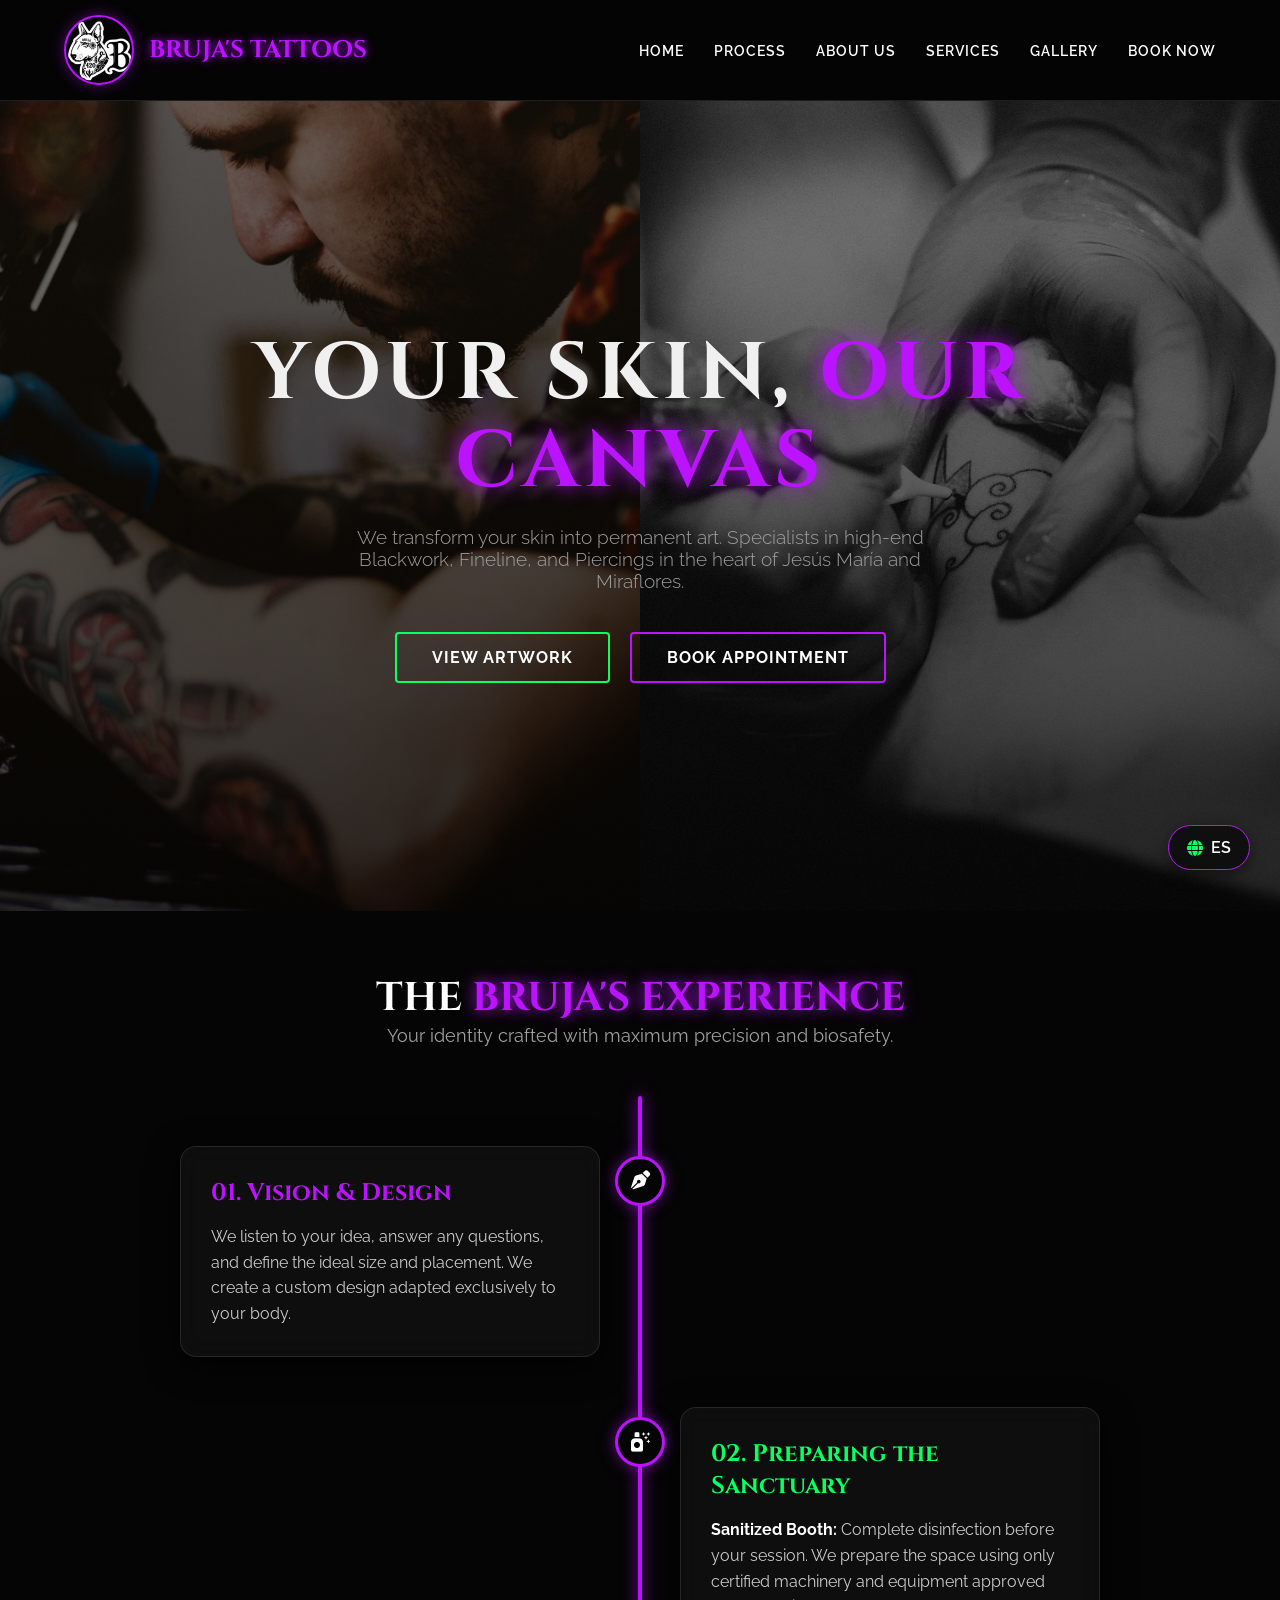
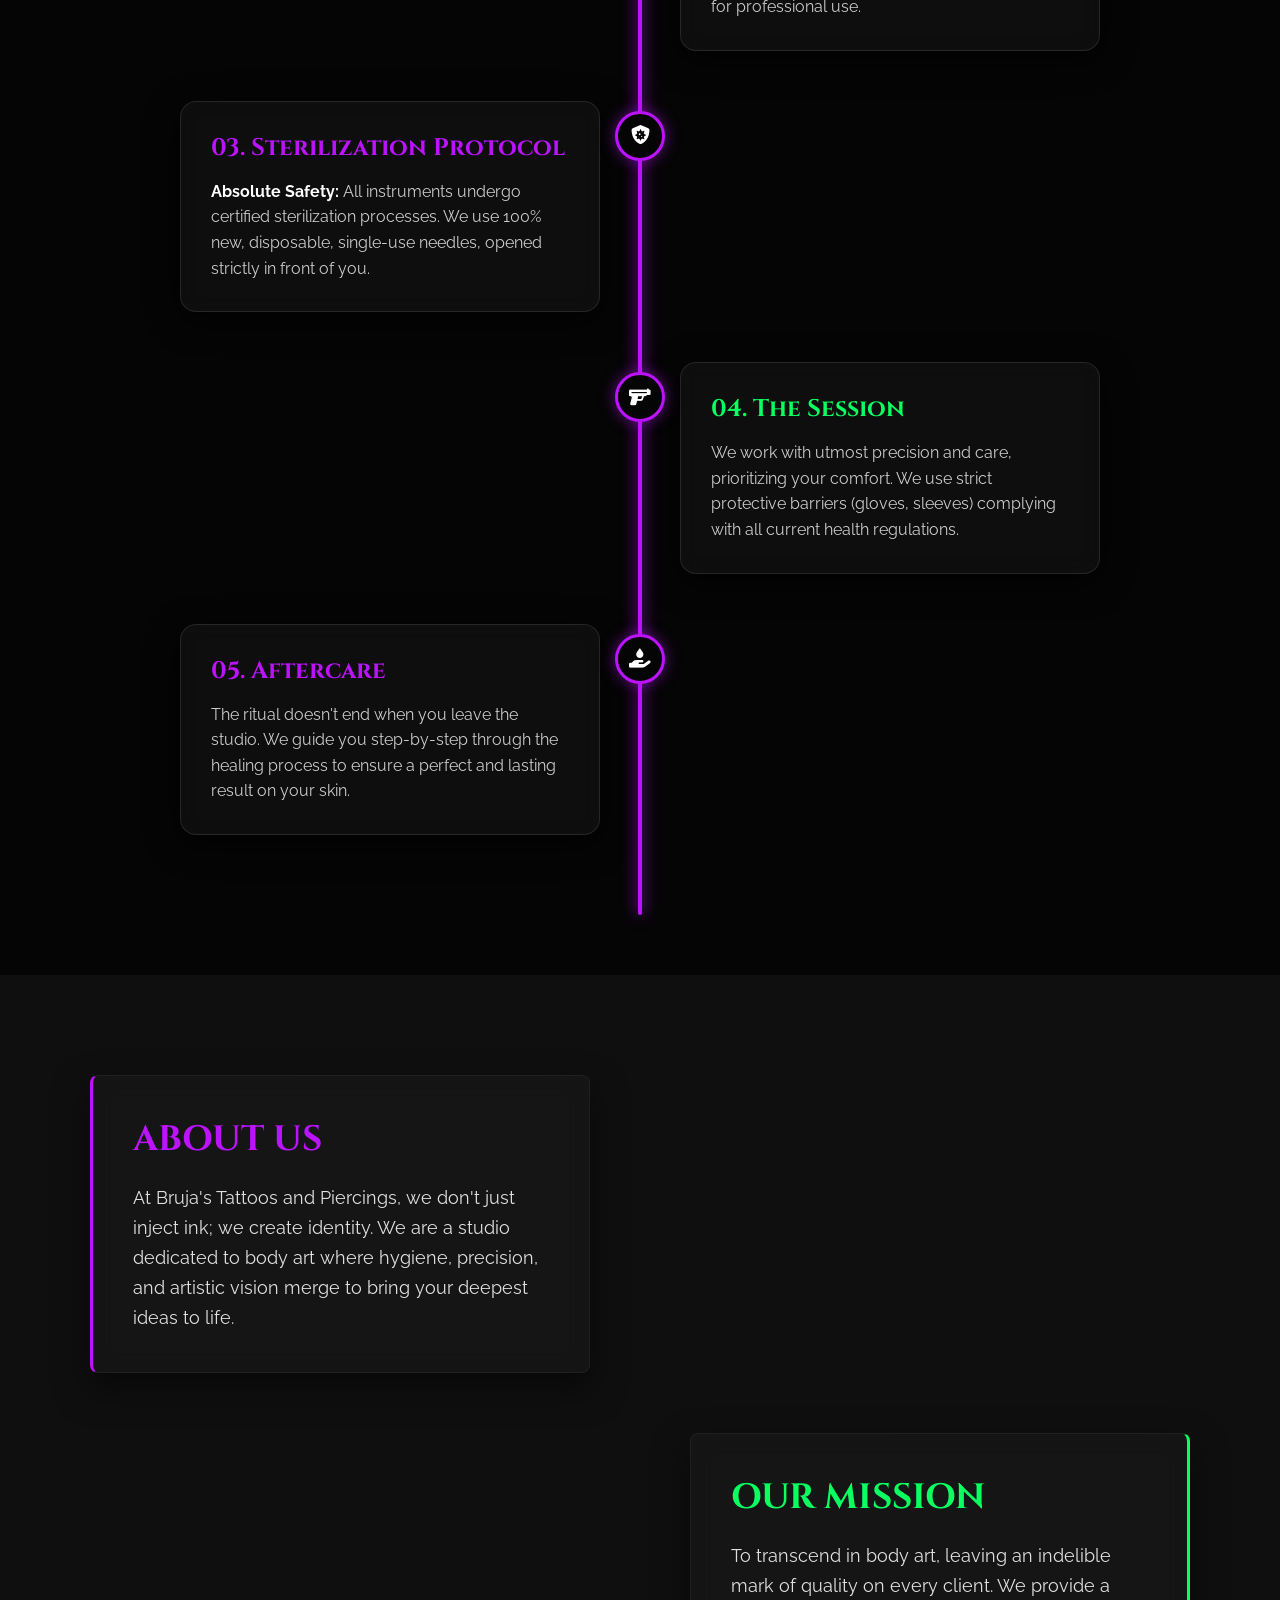
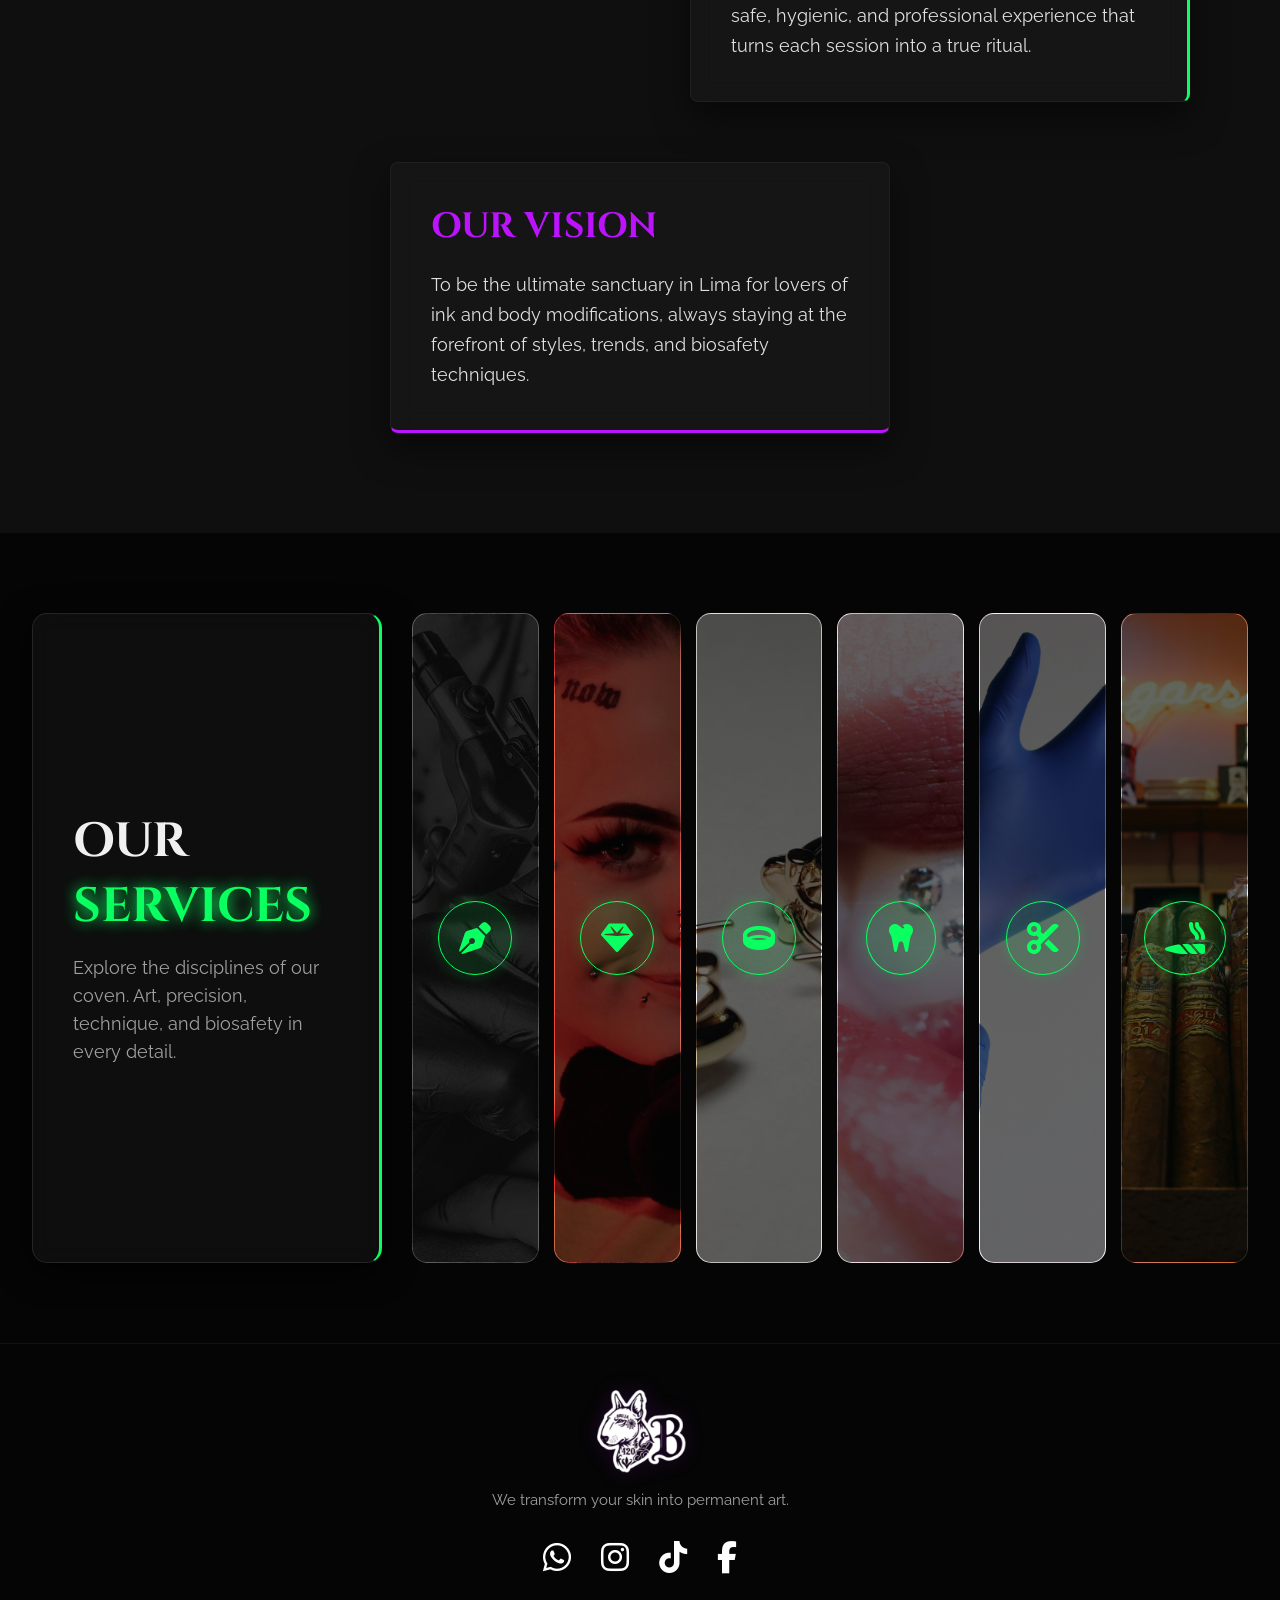
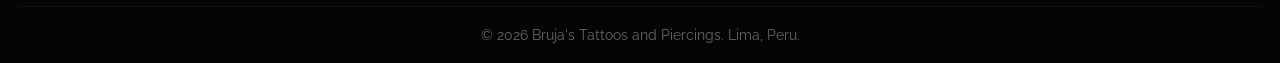
==== index-en.html @ 02baa093 "Add files via upload" ====
<!DOCTYPE html>
<html lang="en">

<head>
    <meta charset="UTF-8">
    <meta name="viewport" content="width=device-width, initial-scale=1.0">
    <title>Home - Bruja's Tattoos</title>
    <link rel="stylesheet" href="css/styles.css">
    <link href="https://fonts.googleapis.com/css2?family=Cinzel:wght@400;700&family=Raleway:wght@300;400;600&display=swap" rel="stylesheet">
    <link rel="stylesheet" href="https://cdnjs.cloudflare.com/ajax/libs/font-awesome/6.4.0/css/all.min.css">
</head>

<body>
    <nav class="navbar">
        <div class="logo">
            <img src="imagenes/logo_brujas_tattoo_final.png" alt="Bruja's Logo" class="nav-logo">
            <span>Bruja's Tattoos</span>
        </div>

        <div class="menu-toggle" id="mobile-menu">
            <span class="bar"></span>
            <span class="bar"></span>
            <span class="bar"></span>
        </div>

        <ul class="nav-links">
            <li><a href="#">HOME</a></li>
            <li><a href="#nuestro-proceso">PROCESS</a></li>
            <li><a href="#sobre-nosotros">ABOUT US</a></li>
            <li><a href="#servicios">SERVICES</a></li>           
            <li><a href="galeria-en.html">GALLERY</a></li>
            <li><a href="registros-en.html" class="btn-cta">BOOK NOW</a></li>
        </ul>
    </nav>

    <header class="hero">
        <div class="carousel-background">
            <div class="carousel-track">
                <div class="carousel-slide"><img src="imagenes/imagen1.jpg" alt="Tattoo 1"></div>
                <div class="carousel-slide"><img src="imagenes/imagen2.jpg" alt="Tattoo 2"></div>
                <div class="carousel-slide"><img src="imagenes/imagen3.jpg" alt="Tattoo 3"></div>
                <div class="carousel-slide"><img src="imagenes/imagen4.jpg" alt="Tattoo 4"></div>
                <div class="carousel-slide"><img src="imagenes/imagen5.jpg" alt="Tattoo 5"></div>
                <div class="carousel-slide"><img src="imagenes/imagen6.jpg" alt="Tattoo 6"></div>
                <div class="carousel-slide"><img src="imagenes/imagen7.jpg" alt="Tattoo 7"></div>
                <div class="carousel-slide"><img src="imagenes/imagen8.jpg" alt="Tattoo 8"></div>

                <div class="carousel-slide"><img src="imagenes/imagen1.jpg" alt="Tattoo 1"></div>
                <div class="carousel-slide"><img src="imagenes/imagen2.jpg" alt="Tattoo 2"></div>
                <div class="carousel-slide"><img src="imagenes/imagen3.jpg" alt="Tattoo 3"></div>
                <div class="carousel-slide"><img src="imagenes/imagen4.jpg" alt="Tattoo 4"></div>
                <div class="carousel-slide"><img src="imagenes/imagen5.jpg" alt="Tattoo 5"></div>
                <div class="carousel-slide"><img src="imagenes/imagen6.jpg" alt="Tattoo 6"></div>
                <div class="carousel-slide"><img src="imagenes/imagen7.jpg" alt="Tattoo 7"></div>
                <div class="carousel-slide"><img src="imagenes/imagen8.jpg" alt="Tattoo 8"></div>
            </div>
        </div>

        <div class="hero-overlay"></div>

        <div class="hero-content">
            <h1 class="glitch-text">YOUR SKIN, <span>OUR CANVAS</span></h1>
            <p>We transform your skin into permanent art. Specialists in high-end Blackwork, Fineline, and Piercings in the heart of Jesús María and Miraflores.</p>
            <div class="hero-btns">
                <a href="galeria-en.html" class="btn-main">View Artwork</a>
                <a href="registros-en.html" class="btn-main btn-cta">Book Appointment</a>
            </div>
        </div>
    </header>

    <section class="container" id="nuestro-proceso">
        <div style="text-align: center; margin-bottom: 50px;">
            <h2 style="font-family: var(--font-title); font-size: 2.5rem; color: #fff;">
                THE <span style="color: var(--accent-purple); text-shadow: 0 0 15px var(--accent-purple);">BRUJA'S EXPERIENCE</span>
            </h2>
            <p style="color: var(--text-muted); font-size: 1.1rem;">Your identity crafted with maximum precision and biosafety.</p>
        </div>

        <div class="timeline">
            <div class="timeline-item left">
                <div class="timeline-icon"><i class="fa-solid fa-pen-nib"></i></div>
                <div class="timeline-content glass-panel">
                    <h3 class="title-purple">01. Vision & Design</h3>
                    <p>We listen to your idea, answer any questions, and define the ideal size and placement. We create a custom design adapted exclusively to your body.</p>
                </div>
            </div>

            <div class="timeline-item right">
                <div class="timeline-icon"><i class="fa-solid fa-spray-can-sparkles"></i></div>
                <div class="timeline-content glass-panel">
                    <h3 class="title-green">02. Preparing the Sanctuary</h3>
                    <p><strong>Sanitized Booth:</strong> Complete disinfection before your session. We prepare the space using only certified machinery and equipment approved for professional use.</p>
                </div>
            </div>

            <div class="timeline-item left">
                <div class="timeline-icon"><i class="fa-solid fa-shield-virus"></i></div>
                <div class="timeline-content glass-panel">
                    <h3 class="title-purple">03. Sterilization Protocol</h3>
                    <p><strong>Absolute Safety:</strong> All instruments undergo certified sterilization processes. We use 100% new, disposable, single-use needles, opened strictly in front of you.</p>
                </div>
            </div>

            <div class="timeline-item right">
                <div class="timeline-icon"><i class="fa-solid fa-gun"></i></div>
                <div class="timeline-content glass-panel">
                    <h3 class="title-green">04. The Session</h3>
                    <p>We work with utmost precision and care, prioritizing your comfort. We use strict protective barriers (gloves, sleeves) complying with all current health regulations.</p>
                </div>
            </div>

            <div class="timeline-item left">
                <div class="timeline-icon"><i class="fa-solid fa-hand-holding-droplet"></i></div>
                <div class="timeline-content glass-panel">
                    <h3 class="title-purple">05. Aftercare</h3>
                    <p>The ritual doesn't end when you leave the studio. We guide you step-by-step through the healing process to ensure a perfect and lasting result on your skin.</p>
                </div>
            </div>
        </div>
    </section>

    <section class="parallax-section" id="sobre-nosotros">
        <div class="parallax-overlay"></div>

        <div class="parallax-content">
            <div class="info-card glass-panel offset-left">
                <h3 class="title-purple">About Us</h3>
                <p>At Bruja's Tattoos and Piercings, we don't just inject ink; we create identity. We are a studio dedicated to body art where hygiene, precision, and artistic vision merge to bring your deepest ideas to life.</p>
            </div>

            <div class="info-card glass-panel offset-right">
                <h3 class="title-green">Our Mission</h3>
                <p>To transcend in body art, leaving an indelible mark of quality on every client. We provide a safe, hygienic, and professional experience that turns each session into a true ritual.</p>
            </div>

            <div class="info-card glass-panel offset-center">
                <h3 class="title-purple">Our Vision</h3>
                <p>To be the ultimate sanctuary in Lima for lovers of ink and body modifications, always staying at the forefront of styles, trends, and biosafety techniques.</p>
            </div>
        </div>
    </section> 

    <section id="servicios" style="padding-top: 80px; padding-bottom: 80px; width: 95%; max-width: 1600px; margin: 0 auto;">

        <div class="accordion-wrapper">

            <div class="accordion-static glass-panel">
                <h2 style="font-family: var(--font-title); font-size: 3rem; margin-bottom: 15px;">
                    OUR <br> <span style="color: var(--accent-green); text-shadow: 0 0 15px var(--accent-green);">SERVICES</span>
                </h2>
                <p style="color: var(--text-muted); font-size: 1.1rem; line-height: 1.6;">
                    Explore the disciplines of our coven. Art, precision, technique, and biosafety in every detail.
                </p>
            </div>

            <div class="accordion-item" style="background-image: url('imagenes/imagen3.jpg');">
                <div class="accordion-overlay"></div>
                <div class="accordion-icon-box">
                    <i class="fa-solid fa-pen-nib"></i>
                </div>
                <div class="accordion-content">
                    <h3>Custom Tattooing</h3>
                    <p>Unique designs created to express who you are. We adapt every stroke to your anatomy to create permanent art that stays with you for life.</p>
                </div>
            </div>

            <div class="accordion-item" style="background-image: url('imagenes/imagen12.jpg');">
                <div class="accordion-overlay"></div>
                <div class="accordion-icon-box">
                    <i class="fa-solid fa-gem"></i>
                </div>
                <div class="accordion-content">
                    <h3>Body Piercing</h3>
                    <p>Custom piercings with precision, hygiene, and character. We work with sterilized materials and professional techniques.</p>
                </div>
            </div>

            <div class="accordion-item" style="background-image: url('imagenes/imagen9.jpg');">
                <div class="accordion-overlay"></div>
                <div class="accordion-icon-box">
                    <i class="fa-solid fa-ring"></i>
                </div>
                <div class="accordion-content">
                    <h3>Jewelry Sales</h3>
                    <p>An exclusive catalog of high-end jewelry. Implant-grade titanium pieces and unique designs to complement your style.</p>
                </div>
            </div>

            <div class="accordion-item" style="background-image: url('imagenes/imagen11.jpg');">
                <div class="accordion-overlay"></div>
                <div class="accordion-icon-box">
                    <i class="fa-solid fa-tooth"></i>
                </div>
                <div class="accordion-content">
                    <h3>Tooth Gems</h3>
                    <p>Safe application of premium quality tooth gems. A subtle touch of shine that does not compromise your teeth's enamel.</p>
                </div>
            </div>

            <div class="accordion-item" style="background-image: url('imagenes/imagen10.jpg');">
                <div class="accordion-overlay"></div>
                <div class="accordion-icon-box">
                    <i class="fa-solid fa-scissors"></i>
                </div>
                <div class="accordion-content">
                    <h3>Earlobe Reconstruction</h3>
                    <p>Aesthetic reconstruction of stretched or torn earlobes, and professional treatment for the safe removal of granulomas.</p>
                </div>
            </div>

            <div class="accordion-item" style="background-image: url('imagenes/imagen13.jpg');">
                <div class="accordion-overlay"></div>
                <div class="accordion-icon-box">
                    <i class="fa-solid fa-joint"></i>
                </div>
                <div class="accordion-content">
                    <h3>Smokeshop Items</h3>
                    <p>Specialized selection of high-end paraphernalia, lighters, and accessories for demanding smokers.</p>
                </div>
            </div>

        </div>
    </section>

    <a href="index.html" class="lang-toggle">
        <i class="fa-solid fa-globe"></i> <span>ES</span>
    </a>

    <footer class="site-footer">
        <div class="footer-content-minimal">
            <img src="imagenes/logo_brujas_tattoo_final.png" alt="Bruja's Tattoos Logo" class="footer-logo">
            <p class="footer-description">We transform your skin into permanent art.</p>
            
            <div class="social-links-big">
                <a href="https://wa.me/51939707237" target="_blank" title="WhatsApp"><i class="fa-brands fa-whatsapp"></i></a>
                <a href="https://www.instagram.com/brujastattooshop/" target="_blank" title="Instagram"><i class="fa-brands fa-instagram"></i></a>
                <a href="https://www.tiktok.com/@brujastattooshop" target="_blank" title="TikTok"><i class="fa-brands fa-tiktok"></i></a>
                <a href="https://www.facebook.com/brujastattooshop/" target="_blank" title="Facebook"><i class="fa-brands fa-facebook-f"></i></a>
            </div>
        </div>

        <div class="footer-bottom">
            <p>&copy; 2026 Bruja's Tattoos and Piercings. Lima, Peru.</p>
        </div>
    </footer>

    <script src="js/script.js"></script>
</body>

</html>
---- css/styles.css ----
/* styles.css */
:root {
    --bg-dark: #050505;
    --bg-panel: rgba(20, 20, 20, 0.6);
    --text-main: #f0f0f0;
    --text-muted: #a0a0a0;
    --accent-purple: #bc13fe;
    /* Púrpura Bruja */
    --accent-green: #0aff60;
    /* Verde Tóxico/Poción */
    --glass-border: 1px solid rgba(255, 255, 255, 0.1);
    --font-title: 'Cinzel', serif;
    --font-body: 'Raleway', sans-serif;
}


html {
    scroll-behavior: smooth; /* Hace que el deslizamiento sea suave en toda la página */
    scroll-padding-top: 100px; /* IMPORTANTE: Evita que tu menú fijo tape el título de la sección al bajar */
}


* {
    margin: 0;
    padding: 0;
    box-sizing: border-box;
}

body {
    background-color: var(--bg-dark);
    color: var(--text-main);
    font-family: var(--font-body);
    min-height: 100vh;
    display: flex;
    flex-direction: column;
    overflow-x: hidden;
    animation: fadeIn 0.8s ease-in-out;
}

@keyframes fadeIn {
    from {
        opacity: 0;
        transform: translateY(10px);
    }

    to {
        opacity: 1;
        transform: translateY(0);
    }
}

/* --- Navbar --- */
.navbar {
    display: flex;
    justify-content: space-between;
    align-items: center;
    padding: 15px 5%;
    background: rgba(5, 5, 5, 0.95);
    /* Un poco más oscuro para mejor lectura */
    backdrop-filter: blur(10px);
    position: sticky;
    top: 0;
    z-index: 1000;
    border-bottom: var(--glass-border);
}

/* --- Logo Mejorado --- */
.logo {
    display: flex;
    align-items: center;
    gap: 15px;
    text-decoration: none;
    /* Por si decides hacer el logo clickeable */
}

.nav-logo {
    height: 70px;
    /* Tamaño más manejable, sin salir de la barra */
    width: 70px;
    border-radius: 50%;
    object-fit: cover;
    background-color: var(--bg-dark);
    border: 2px solid var(--accent-purple);
    box-shadow: 0 0 15px rgba(188, 19, 254, 0.4);
    transition: transform 0.3s ease;
}

.nav-logo:hover {
    transform: scale(1.1) rotate(5deg);
}

.logo span {
    font-family: var(--font-title);
    font-size: 1.5rem;
    font-weight: 700;
    color: var(--accent-purple);
    text-transform: uppercase;
    text-shadow: 0 0 10px var(--accent-purple);
}

/* --- Enlaces de Navegación --- */
.nav-links {
    list-style: none;
    display: flex;
    gap: 30px;
    align-items: center;
    margin: 0;
}

.nav-links a {
    text-decoration: none;
    color: #fff;
    font-size: 0.9rem;
    text-transform: uppercase;
    font-weight: 600;
    letter-spacing: 1px;
    transition: 0.3s;
}

.nav-links a:hover,
.nav-links a.active {
    color: var(--accent-green);
}

/* --- Botón Hamburguesa (Oculto en PC) --- */
.menu-toggle {
    display: none;
    flex-direction: column;
    cursor: pointer;
    gap: 6px;
    z-index: 1001;
    /* Asegura que esté por encima del menú desplegado */
}

.bar {
    width: 30px;
    height: 3px;
    background-color: var(--text-main);
    transition: all 0.3s ease;
    border-radius: 2px;
}

/* --- Hero Section (Contenedor Padre) --- */
.hero {
    position: relative;
    height: 90vh;
    width: 100%;
    display: flex;
    align-items: center;
    justify-content: center;
    overflow: hidden;
}

/* Capa 1: Carrusel de Fondo */
.carousel-background {
    position: absolute;
    top: 0;
    left: 0;
    width: 100%;
    height: 100%;
    z-index: 1;
}

.carousel-track {
    display: flex;
    width: calc(100vw * 8);
    /* 4 originales + 4 duplicados */
    height: 100%;
    animation: scroll 24s linear infinite;
    /* 3s por imagen */
}

.carousel-slide {
    width: 100vw;
    height: 100%;
}

.carousel-slide img {
    width: 100%;
    height: 100%;
    object-fit: cover;
}

/* Capa 2: Overlay Oscuro (Contraste) */
.hero-overlay {
    position: absolute;
    top: 0;
    left: 0;
    width: 100%;
    height: 100%;
    background: linear-gradient(rgba(0, 0, 0, 0.5), rgba(0, 0, 0, 0.8));
    z-index: 2;
}

/* Capa 3: Contenido (Texto y Botones) */
.hero-content {
    position: relative;
    z-index: 3;
    text-align: center;
    padding: 0 20px;
    max-width: 900px;
}

.hero-content h1 {
    font-family: var(--font-title);
    font-size: clamp(2.5rem, 8vw, 5rem);
    line-height: 1.1;
    margin-bottom: 20px;
    letter-spacing: 5px;
}

.hero-content h1 span {
    color: var(--accent-purple);
    text-shadow: 0 0 20px var(--accent-purple);
}

.hero-content p {
    font-size: 1.2rem;
    color: var(--text-muted);
    max-width: 600px;
    margin: 0 auto 40px;
    font-weight: 300;
}

/* --- Botones --- */
.hero-btns {
    display: flex;
    gap: 20px;
    justify-content: center;
    flex-wrap: wrap;
}

.btn-main {
    display: inline-block;
    padding: 14px 35px;
    text-decoration: none;
    font-family: var(--font-body);
    font-weight: 700;
    text-transform: uppercase;
    letter-spacing: 1px;
    transition: all 0.3s ease;
    border-radius: 4px;
    text-align: center;
    min-width: 200px;
    border: 2px solid var(--accent-green);
    color: #fff;
    background: transparent;
}

.btn-main:hover {
    background: var(--accent-green);
    color: #000;
    box-shadow: 0 0 25px rgba(10, 255, 96, 0.5);
}

.btn-cta {
    border-color: var(--accent-purple) !important;
}

.btn-cta:hover {
    background: var(--accent-purple) !important;
    color: #fff !important;
    box-shadow: 0 0 25px rgba(188, 19, 254, 0.5) !important;
}

/* --- Animación del Carrusel --- */
@keyframes scroll {
    0% {
        transform: translateX(0);
    }

    100% {
        transform: translateX(calc(-100vw * 4));
    }
}

/* --- Layout General --- */
.container {
    max-width: 1200px;
    margin: 0 auto;
    padding: 60px 20px;
}

.glass-panel {
    background: var(--bg-panel);
    backdrop-filter: blur(12px);
    border: var(--glass-border);
    border-radius: 16px;
    padding: 40px;
    box-shadow: 0 8px 32px rgba(0, 0, 0, 0.8);
}

/* --- Footer --- */
footer {
    text-align: center;
    padding: 40px 20px;
    background: #020202;
    border-top: var(--glass-border);
    font-size: 0.85rem;
    color: var(--text-muted);
}



/* --- Responsivo --- */
@media (max-width: 768px) {

    /* Ajustes del Logo para que quepa en celular */
    .nav-logo {
        height: 50px;
        width: 50px;
    }

    .logo span {
        font-size: 1.2rem;
    }

    /* Activación de la Hamburguesa */
    .menu-toggle {
        display: flex;
    }

    /* Transformación del menú a un panel elegante */
    .nav-links {
        position: absolute;
        top: 100%;
        left: -100%;
        width: 100%;
        background: rgba(8, 8, 8, 0.98);
        /* Fondo ultra oscuro */
        backdrop-filter: blur(15px);
        flex-direction: column;
        align-items: flex-start;
        /* Alinea todo a la izquierda */
        padding: 20px 40px;
        /* Da un buen margen a los lados */
        gap: 0;
        /* Quitamos el gap para usar bordes en su lugar */
        transition: left 0.4s ease-in-out;
        border-bottom: 2px solid var(--accent-purple);
        /* Borde morado abajo para cerrar el menú */
        box-shadow: 0 15px 25px rgba(0, 0, 0, 0.8);
    }

    .nav-links.active {
        left: 0;
    }

    /* Estilo para cada recuadro del menú */
    .nav-links li {
        width: 100%;
        margin: 0;
        border-bottom: 1px solid rgba(255, 255, 255, 0.05);
        /* Línea divisoria muy sutil */
    }

    .nav-links li:last-child {
        border-bottom: none;
        /* El último no lleva línea */
        margin-top: 10px;
        /* Separamos un poco el botón de "Reservar" */
    }

    /* Estilo del texto del enlace en celular */
    .nav-links a {
        display: block;
        /* Hace que toda el área horizontal sea clickeable, no solo el texto */
        padding: 20px 0;
        font-size: 1.1rem;
        width: 100%;
        transition: all 0.3s ease;
    }

    /* Efecto al tocar o pasar el mouse en celular */
    .nav-links a:hover,
    .nav-links a.active {
        padding-left: 15px;
        /* Empuja el texto un poquito a la derecha al tocarlo */
        color: var(--accent-purple);
    }

    .hero-content h1 {
        font-size: 2.5rem;
    }

    .btn-main {
        width: 100%;
    }

    /* Animación visual de la hamburguesa cuando está abierta (Opcional pero genial) */
    .menu-toggle.active .bar:nth-child(1) {
        transform: translateY(9px) rotate(45deg);
    }

    .menu-toggle.active .bar:nth-child(2) {
        opacity: 0;
    }

    .menu-toggle.active .bar:nth-child(3) {
        transform: translateY(-9px) rotate(-45deg);
    }
}




/* =========================================
    SECCIÓN PARALLAX (NOSOTROS / MISIÓN / VISIÓN)
   ========================================= */

.parallax-section {
    position: relative;
    width: 100%;
    /* La altura mínima asegura que haya suficiente espacio para hacer scroll */
    min-height: 100vh;

    /* EL TRUCO DEL PARALLAX ESTÁ EN ESTAS 3 LÍNEAS */
    background-image: url('../imagenes/imagen4.jpg');
    /* Pon tu imagen aquí */
    background-size: cover;
    background-position: center;
    background-attachment: fixed;
    /* Esto hace que el fondo se quede quieto al bajar */

    display: flex;
    align-items: center;
    padding: 100px 20px;
}

/* Velo oscuro para que las cajas de cristal destaquen */
.parallax-overlay {
    position: absolute;
    top: 0;
    left: 0;
    width: 100%;
    height: 100%;
    background-color: rgba(17, 17, 17, 0.85);
    /* Un negro casi sólido, muy oscuro */
    z-index: 1;
}

/* Contenedor de las tarjetas */
.parallax-content {
    position: relative;
    z-index: 2;
    /* Por encima del velo oscuro */
    width: 100%;
    max-width: 1100px;
    margin: 0 auto;
    display: flex;
    flex-direction: column;
    gap: 60px;
    /* Separación vertical entre cajas */
}

/* Diseño de las tarjetas estilo Glassmorphism */
.info-card {
    background: rgba(30, 30, 30, 0.4);
    backdrop-filter: blur(12px);
    /* El efecto de cristal esmerilado */
    -webkit-backdrop-filter: blur(12px);
    border: 1px solid rgba(255, 255, 255, 0.05);
    padding: 40px;
    border-radius: 8px;
    width: 85%;
    max-width: 500px;
    box-shadow: 0 15px 35px rgba(0, 0, 0, 0.5);
    transition: transform 0.4s ease, border-color 0.4s ease;
}

.info-card:hover {
    transform: translateY(-10px);
    /* Flota un poco al pasar el mouse */
}

/* Posicionamiento en Zig-Zag para dar dinamismo */
.offset-left {
    align-self: flex-start;
    border-left: 3px solid var(--accent-purple, #9b59b6);
}

.offset-right {
    align-self: flex-end;
    border-right: 3px solid var(--accent-green, #2ecc71);
}

.offset-center {
    align-self: center;
    border-bottom: 3px solid var(--accent-purple, #9b59b6);
}

/* Tipografía de las tarjetas */
.info-card h3 {
    font-family: 'Cinzel', serif;
    font-size: 2.2rem;
    margin-bottom: 20px;
    text-transform: uppercase;
}

.info-card p {
    font-family: 'Raleway', sans-serif;
    color: #e0e0e0;
    line-height: 1.7;
    font-size: 1.1rem;
}

.title-purple {
    color: var(--accent-purple, #9b59b6);
}

.title-green {
    color: var(--accent-green, #2ecc71);
}

/* Adaptación para pantallas pequeñas (Celulares) */
@media (max-width: 768px) {
    .parallax-content {
        gap: 30px;
    }

    .info-card {
        width: 100%;
        align-self: center;
        /* En móviles se centra todo */
        border-left: 2px solid var(--accent-purple);
        border-right: none;
    }

    /* En celulares el efecto parallax puede verse mal en algunos navegadores,
       así que lo desactivamos para que el fondo se mueva normal */
    .parallax-section {
        background-attachment: scroll;
    }
}




/* =========================================
    LÍNEA DE TIEMPO (EL RITUAL SEGURO)
   ========================================= */
.timeline {
    position: relative;
    max-width: 1000px;
    margin: 0 auto;
    padding: 40px 0;
}

/* La línea central brillante */
.timeline::after {
    content: '';
    position: absolute;
    width: 4px;
    background: var(--accent-purple);
    box-shadow: 0 0 15px var(--accent-purple);
    top: 0;
    bottom: 0;
    left: 50%;
    transform: translateX(-50%);
    border-radius: 5px;
}

/* Contenedor de cada paso */
.timeline-item {
    padding: 10px 40px;
    position: relative;
    width: 50%;
    margin-bottom: 30px;
}

/* Posicionamiento izquierda/derecha */
.timeline-item.left {
    left: 0;
}

.timeline-item.right {
    left: 50%;
}

/* Los círculos con iconos */
.timeline-icon {
    position: absolute;
    width: 50px;
    height: 50px;
    right: -25px;
    top: 20px;
    background: var(--bg-dark);
    border: 3px solid var(--accent-purple);
    border-radius: 50%;
    z-index: 10;
    display: flex;
    align-items: center;
    justify-content: center;
    font-size: 1.2rem;
    color: #fff;
    box-shadow: 0 0 15px rgba(188, 19, 254, 0.5);
    transition: all 0.4s ease;
}

.timeline-item.right .timeline-icon {
    left: -25px;
    /* Ajuste para los de la derecha */
}

/* Ajustes a la tarjeta dentro de la línea de tiempo */
.timeline-content {
    padding: 30px;
    position: relative;
    transition: transform 0.3s ease;
}

.timeline-content h3 {
    font-family: var(--font-title);
    font-size: 1.5rem;
    margin-bottom: 15px;
}

.timeline-content p {
    font-size: 1rem;
    line-height: 1.6;
    color: #ccc;
}

.timeline-content p strong {
    color: #fff;
}

/* Efecto Hover: ¡El icono brilla en verde al leer la tarjeta! */
.timeline-item:hover .timeline-icon {
    border-color: var(--accent-green);
    color: var(--accent-green);
    box-shadow: 0 0 20px var(--accent-green);
    transform: scale(1.1) rotate(10deg);
}

.timeline-item:hover .timeline-content {
    transform: translateY(-5px);
}

/* =========================================
    RESPONSIVE: LÍNEA DE TIEMPO EN CELULAR
   ========================================= */
@media (max-width: 768px) {

    /* Movemos la línea central hacia la izquierda */
    .timeline::after {
        left: 31px;
        /* 20px padding + 11px al centro del icono */
    }

    /* Todas las tarjetas ocupan el 100% y se alinean a la derecha de la línea */
    .timeline-item {
        width: 100%;
        padding-left: 80px;
        padding-right: 10px;
    }

    .timeline-item.left,
    .timeline-item.right {
        left: 0;
    }

    /* Alineamos todos los iconos a la izquierda */
    .timeline-item.left .timeline-icon,
    .timeline-item.right .timeline-icon {
        left: 6px;
        right: auto;
    }
}






/* =========================================
    ACORDEÓN DE SERVICIOS (VERSIÓN CORREGIDA)
   ========================================= */

.accordion-wrapper {
    display: flex;
    width: 100%;
    height: 650px;
    gap: 15px;
}

/* --- TARJETA ESTÁTICA (AHORA ES INAMOVIBLE) --- */
.accordion-static {
    width: 350px; /* Ancho fijo exacto */
    flex-shrink: 0; /* Prohíbe que el navegador la encoja */
    display: flex;
    flex-direction: column;
    justify-content: center;
    border-radius: 15px;
    padding: 40px;
    margin-right: 15px;
    border-right: 3px solid var(--accent-green);
}

.accordion-item {
    position: relative;
    flex: 1; 
    border-radius: 15px;
    background-size: cover;
    background-position: center;
    overflow: hidden;
    transition: all 0.6s cubic-bezier(0.25, 1, 0.5, 1);
    cursor: pointer;
    border: 1px solid rgba(255, 255, 255, 0.1);
    min-height: 100px;
}

.accordion-overlay {
    position: absolute;
    top: 0; left: 0; width: 100%; height: 100%;
    background: rgba(5,5,5,0.6); 
    transition: background 0.4s ease;
}

.accordion-icon-box {
    position: absolute;
    top: 50%;
    left: 50%;
    transform: translate(-50%, -50%);
    transition: all 0.4s ease;
    z-index: 2;
}

.accordion-icon-box i {
    font-size: 2rem;
    color: var(--accent-green);
    background: rgba(10, 255, 96, 0.1);
    padding: 20px;
    border-radius: 50%;
    border: 1px solid var(--accent-green);
    box-shadow: 0 0 15px rgba(10, 255, 96, 0.2);
}

.accordion-content {
    position: absolute;
    bottom: 40px;
    left: 30px;
    right: 30px;
    opacity: 0;
    transform: translateY(30px);
    transition: all 0.5s ease;
    pointer-events: none;
    z-index: 3;
    display: flex;
    flex-direction: column;
    gap: 15px;
}

.accordion-content h3 {
    font-family: var(--font-title);
    font-size: 1.8rem;
    color: var(--accent-purple);
    margin: 0;
    text-shadow: 0 2px 10px rgba(0,0,0,0.8);
}

.accordion-content p {
    font-size: 1.1rem;
    color: #f0f0f0;
    line-height: 1.6;
    margin: 0;
    text-shadow: 0 2px 5px rgba(0,0,0,0.8);
}

/* Hover / Interacción */
.accordion-item:hover,
.accordion-item.active {
    flex: 4; 
    border-color: var(--accent-green);
}

.accordion-item:hover .accordion-overlay,
.accordion-item.active .accordion-overlay {
    background: rgba(5,5,5,0.8);
}

.accordion-item:hover .accordion-icon-box,
.accordion-item.active .accordion-icon-box {
    opacity: 0;
    transform: translate(-50%, -100%); 
}

.accordion-item:hover .accordion-content,
.accordion-item.active .accordion-content {
    opacity: 1;
    transform: translateY(0);
    transition-delay: 0.2s;
}

/* =========================================
    SOLUCIÓN PARA CELULARES
   ========================================= */
@media (max-width: 900px) {
    .accordion-wrapper {
        flex-direction: column;
        height: auto !important; 
    }

    .accordion-static {
        width: 100%; 
        margin-right: 0;
        margin-bottom: 15px;
        border-right: none;
        border-bottom: 3px solid var(--accent-green);
        text-align: center;
        padding: 30px 20px;
    }

    .accordion-item {
        /* Matamos el flexbox de PC para la tarjeta cerrada */
        flex: none !important; 
        width: 100%;
        height: 100px; 
        margin-bottom: 10px;
        transition: height 0.5s ease; /* Para que al abrir baje suavecito */
    }

    /* ¡AQUÍ ESTÁ LA CORRECCIÓN! (Matamos el flexbox de PC para la tarjeta ABIERTA) */
    .accordion-item:hover,
    .accordion-item.active {
        flex: none !important; 
        
        /* AHORA SÍ: Cambia este número y la tarjeta te va a obedecer */
        height: 150px !important; 
    }

    .accordion-icon-box i {
        font-size: 1.5rem;
        padding: 15px;
    }

    .accordion-content {
        bottom: 20px; 
        left: 20px;
        right: 20px;
        gap: 8px; 
    }

    .accordion-content h3 { 
        font-size: 1.5rem; 
    }
    
    .accordion-content p { 
        font-size: 1rem; 
        width: 100%;
    }
}



/* =========================================
    GALERÍA MASONRY Y FILTROS
   ========================================= */

/* --- Contenedor de Filtros --- */
.gallery-filters {
    display: flex;
    justify-content: center;
    gap: 15px;
    margin-bottom: 40px;
    flex-wrap: wrap;
}

.filter-btn {
    background: transparent;
    color: var(--text-main);
    border: 1px solid rgba(255, 255, 255, 0.2);
    padding: 10px 25px;
    border-radius: 30px;
    font-family: var(--font-body);
    font-size: 1rem;
    font-weight: 600;
    cursor: pointer;
    transition: all 0.3s ease;
}

.filter-btn:hover,
.filter-btn.active {
    background: var(--accent-purple);
    border-color: var(--accent-purple);
    color: #fff;
    box-shadow: 0 0 15px rgba(188, 19, 254, 0.4);
}

/* --- La Cuadrícula Masonry --- */
.masonry-grid {
    column-count: 3; /* 3 columnas en monitor */
    column-gap: 20px;
    width: 100%;
}

.masonry-item {
    break-inside: avoid; /* Evita que una foto se corte a la mitad entre dos columnas */
    margin-bottom: 20px;
    position: relative;
    border-radius: 12px;
    overflow: hidden;
    cursor: pointer;
    transition: transform 0.3s ease, opacity 0.4s ease;
}

.masonry-item img {
    width: 100%;
    display: block;
    border-radius: 12px;
    transition: transform 0.5s ease;
}

/* Efecto al pasar el mouse por una foto */
.item-overlay {
    position: absolute;
    top: 0; left: 0; width: 100%; height: 100%;
    background: rgba(188, 19, 254, 0.4); /* Velo morado translúcido */
    display: flex;
    align-items: center;
    justify-content: center;
    opacity: 0;
    transition: opacity 0.3s ease;
}

.item-overlay span {
    color: #fff;
    font-family: var(--font-title);
    font-size: 1.5rem;
    letter-spacing: 2px;
    transform: translateY(20px);
    transition: transform 0.3s ease;
}

.masonry-item:hover img {
    transform: scale(1.05); /* Zoom in ligero a la foto */
}

.masonry-item:hover .item-overlay {
    opacity: 1;
}

.masonry-item:hover .item-overlay span {
    transform: translateY(0);
}

/* Clase para ocultar fotos al filtrar */
.masonry-item.hidden {
    display: none;
}

/* --- Lightbox (Pantalla Completa) --- */
.lightbox {
    position: fixed;
    top: 0; left: 0; width: 100%; height: 100%;
    background: rgba(5, 5, 5, 0.95);
    backdrop-filter: blur(10px);
    z-index: 9999;
    display: flex;
    align-items: center;
    justify-content: center;
    opacity: 0;
    pointer-events: none; /* Desactivado por defecto */
    transition: opacity 0.3s ease;
}

.lightbox.active {
    opacity: 1;
    pointer-events: auto;
}

.lightbox-img {
    max-width: 90%;
    max-height: 90vh;
    border-radius: 10px;
    box-shadow: 0 10px 40px rgba(0,0,0,0.8);
    transform: scale(0.9);
    transition: transform 0.3s ease;
}

.lightbox.active #lightbox-img {
    transform: scale(1);
}

.lightbox-close {
    position: absolute;
    top: 30px;
    right: 40px;
    font-size: 2.5rem;
    color: #fff;
    cursor: pointer;
    transition: color 0.3s ease;
}

.lightbox-close:hover {
    color: var(--accent-purple);
}

/* =========================================
    ADAPTACIÓN PARA CELULARES
   ========================================= */
@media (max-width: 768px) {
    .masonry-grid {
        column-count: 2; /* 2 columnas en móvil para que encajen mejor las fotos */
        column-gap: 15px;
    }

    .gallery-filters {
        flex-wrap: nowrap;
        justify-content: flex-start;
        overflow-x: auto; /* Permite deslizar los botones con el dedo */
        padding-bottom: 10px;
        /* Oculta la barra de scroll fea en móviles */
        -ms-overflow-style: none;  
        scrollbar-width: none;  
    }
    .gallery-filters::-webkit-scrollbar { 
        display: none; 
    }

    .filter-btn {
        flex-shrink: 0; /* Evita que los botones se aplasten */
    }

    .item-overlay {
        display: none; /* En celular quitamos el hover porque no hay mouse */
    }
}

@media (max-width: 480px) {
    /* Si la pantalla es DEMASIADO pequeña, pasamos a 1 sola columna */
    .masonry-grid {
        column-count: 1;
    }
}





/* =========================================
            LAYOUT CONTACTO (SEDES Y FORMULARIO)
           ========================================= */
        .contact-wrapper {
            display: grid;
            grid-template-columns: 1fr 1.2fr; /* Columna izq (sedes) más pequeña, form más ancho */
            gap: 40px;
            max-width: 1200px;
            margin: 0 auto;
        }

        /* --- Estilo de las Tarjetas de Sedes --- */
        .sede-card {
            padding: 30px;
            margin-bottom: 25px;
            border-left: 3px solid var(--accent-green); /* Línea verde decorativa */
        }

        .sede-card h3 {
            font-family: var(--font-title);
            font-size: 1.3rem;
            color: #fff;
            margin-bottom: 20px;
            letter-spacing: 1px;
        }

        .sede-card ul {
            list-style: none;
            padding: 0;
            margin-bottom: 25px;
        }

        .sede-card ul li {
            display: flex;
            align-items: flex-start;
            gap: 15px;
            color: #ccc;
            margin-bottom: 15px;
            font-size: 0.95rem;
            line-height: 1.5;
        }

        .sede-card ul li i {
            color: var(--accent-green);
            font-size: 1.2rem;
            margin-top: 3px;
        }

        .sede-card ul li span {
            display: block;
        }

        /* Botón estilo Whatsapp */
        .btn-whatsapp {
            display: inline-block;
            width: 100%;
            text-align: center;
            background: transparent;
            color: #fff;
            border: 1px solid #25D366; /* Color oficial de Whatsapp */
            padding: 12px;
            border-radius: 5px;
            text-decoration: none;
            font-weight: 600;
            transition: all 0.3s ease;
        }

        .btn-whatsapp:hover {
            background: #25D366;
            color: #000;
            box-shadow: 0 0 15px rgba(37, 211, 102, 0.4);
        }

        /* Info Extra (Horarios y Correo) */
        .info-extra {
            background: rgba(0, 0, 0, 0.4);
            padding: 20px 30px;
            border-radius: 10px;
            border: 1px solid rgba(255, 255, 255, 0.05);
        }

        .info-extra p {
            color: #aaa;
            margin-bottom: 10px;
            font-size: 0.95rem;
            display: flex;
            align-items: flex-start;
            gap: 10px;
        }

        .info-extra p i {
            color: var(--accent-purple);
            margin-top: 3px;
        }

        .contact-form-column {
            padding: 40px;
        }

        /* --- RESPONSIVE PARA CELULARES --- */
        @media (max-width: 900px) {
            .contact-wrapper {
                grid-template-columns: 1fr; /* Todo pasa a una sola columna */
            }
            
            /* Hacemos que el formulario aparezca PRIMERO en celulares */
            .contact-form-column {
                order: -1; 
                padding: 25px;
            }
        }




/* =========================================
    BOTÓN FLOTANTE DE IDIOMA
   ========================================= */
.lang-toggle {
    position: fixed;
    bottom: 30px;
    right: 30px;
    background: rgba(0, 0, 0, 0.6);
    backdrop-filter: blur(10px);
    border: 1px solid var(--accent-purple);
    color: #fff;
    padding: 12px 18px;
    border-radius: 30px;
    cursor: pointer;
    z-index: 1000;
    display: flex;
    align-items: center;
    gap: 8px;
    font-family: var(--font-body);
    font-weight: 600;
    font-size: 1rem;
    text-decoration: none;
    transition: all 0.3s cubic-bezier(0.25, 1, 0.5, 1);
    box-shadow: 0 5px 15px rgba(0,0,0,0.5);
}

.lang-toggle i {
    color: var(--accent-green);
    transition: color 0.3s ease;
}

/* Efecto al pasar el mouse */
.lang-toggle:hover {
    background: var(--accent-purple);
    border-color: var(--accent-purple);
    transform: translateY(-5px); /* Flota un poquito hacia arriba */
    box-shadow: 0 10px 20px rgba(188, 19, 254, 0.4);
}

.lang-toggle:hover i {
    color: #fff; /* El icono cambia a blanco para que se lea mejor */
}

/* Para que en celular no estorbe con el pulgar, lo hacemos un poco más pequeño */
@media (max-width: 768px) {
    .lang-toggle {
        bottom: 20px;
        right: 20px;
        padding: 10px 15px;
        font-size: 0.9rem;
    }
}        






/* =========================================
    FOOTER MINIMALISTA
   ========================================= */
.site-footer {
    background: #050505;
    border-top: 1px solid rgba(255, 255, 255, 0.05);
    padding: 40px 20px 20px;
    font-family: var(--font-body);
    text-align: center;
}

.footer-content-minimal {
    display: flex;
    flex-direction: column;
    align-items: center;
    gap: 15px;
    margin-bottom: 30px;
}

.footer-logo {
    max-width: 100px;
    filter: drop-shadow(0 0 10px rgba(188, 19, 254, 0.2));
}

.footer-description {
    color: var(--text-muted);
    font-size: 0.95rem;
    max-width: 400px;
    margin: 0;
}

/* Iconos de Redes más grandes sin el círculo gris */
.social-links-big {
    display: flex;
    gap: 30px;
    margin-top: 15px;
}

.social-links-big a {
    color: #fff;
    font-size: 2rem; /* <-- Aquí le damos el tamaño grande a los iconos */
    transition: all 0.3s ease;
}

.social-links-big a:hover {
    color: var(--accent-purple);
    transform: scale(1.15); /* Crecen ligeramente al pasar el mouse */
    filter: drop-shadow(0 0 15px rgba(188, 19, 254, 0.6)); /* Resplandor morado */
}

.footer-bottom {
    border-top: 1px solid rgba(255, 255, 255, 0.05);
    padding-top: 20px;
    color: #666;
    font-size: 0.85rem;
}
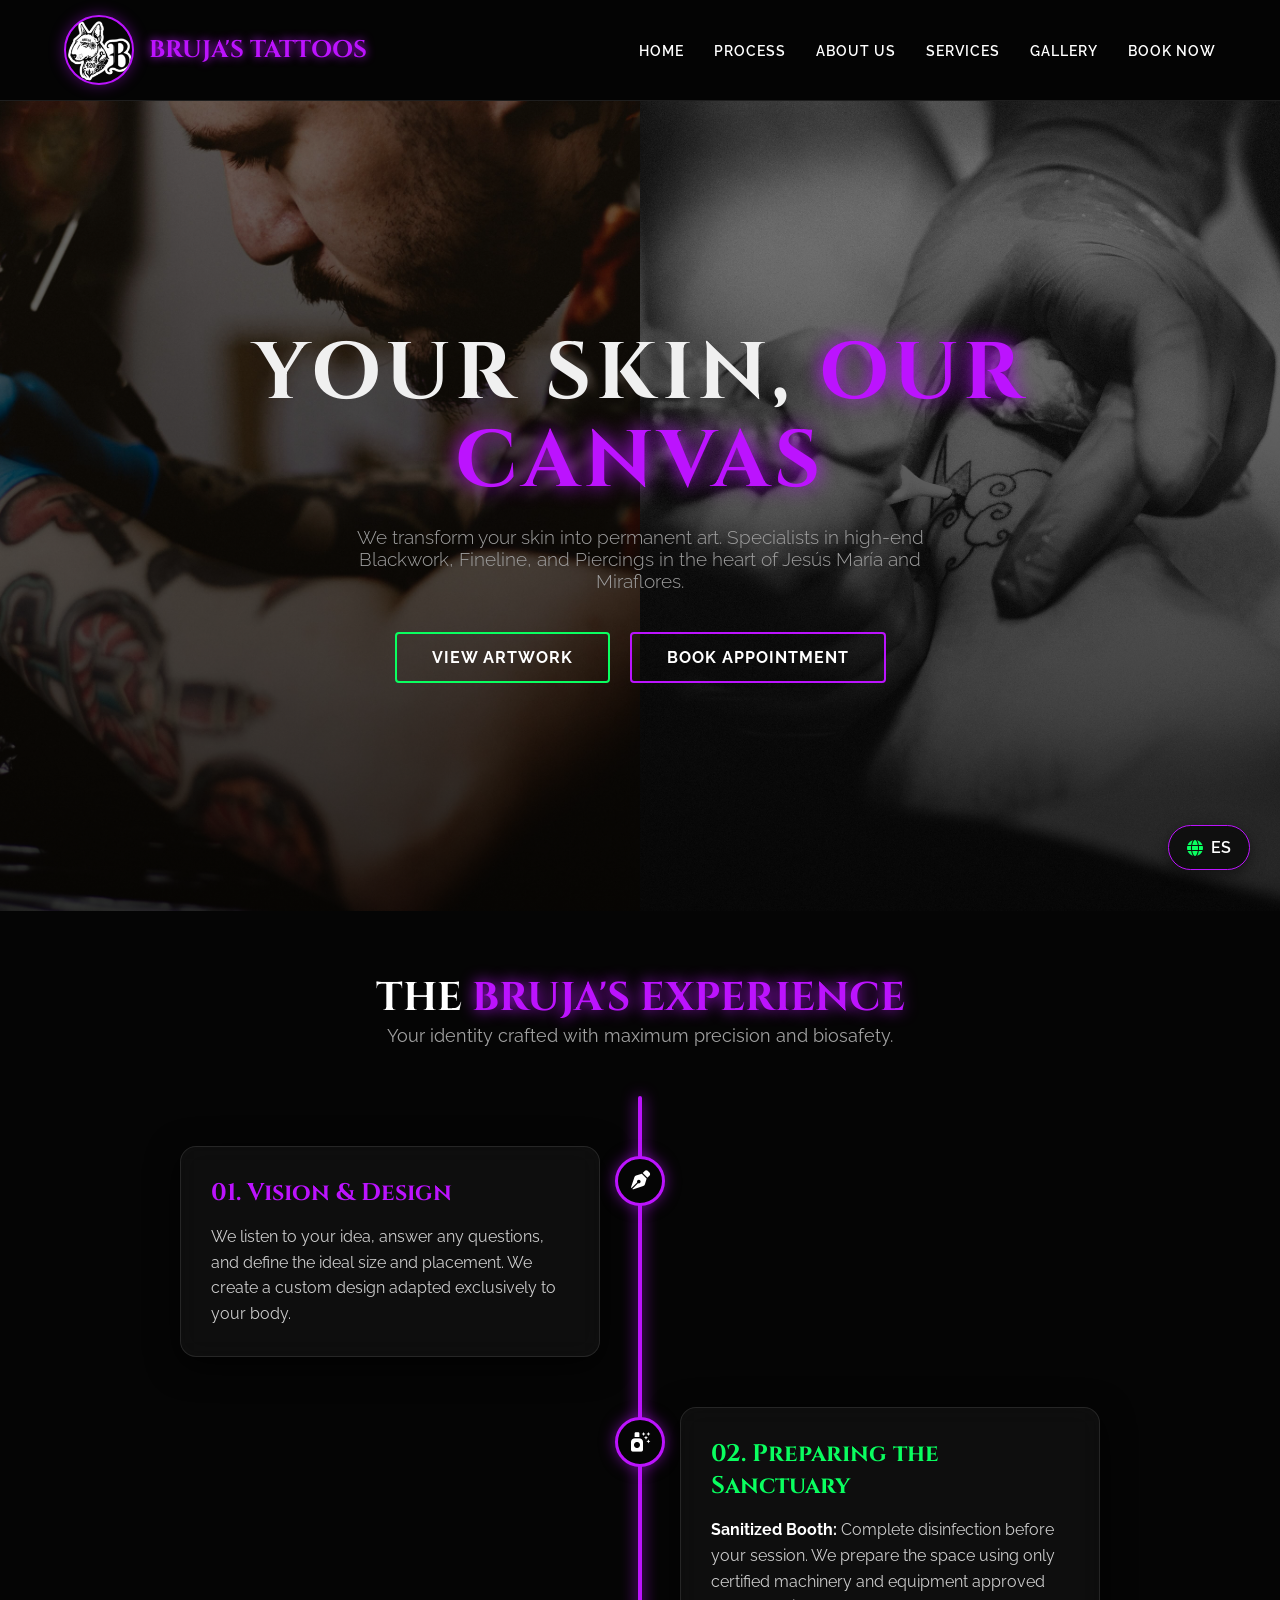
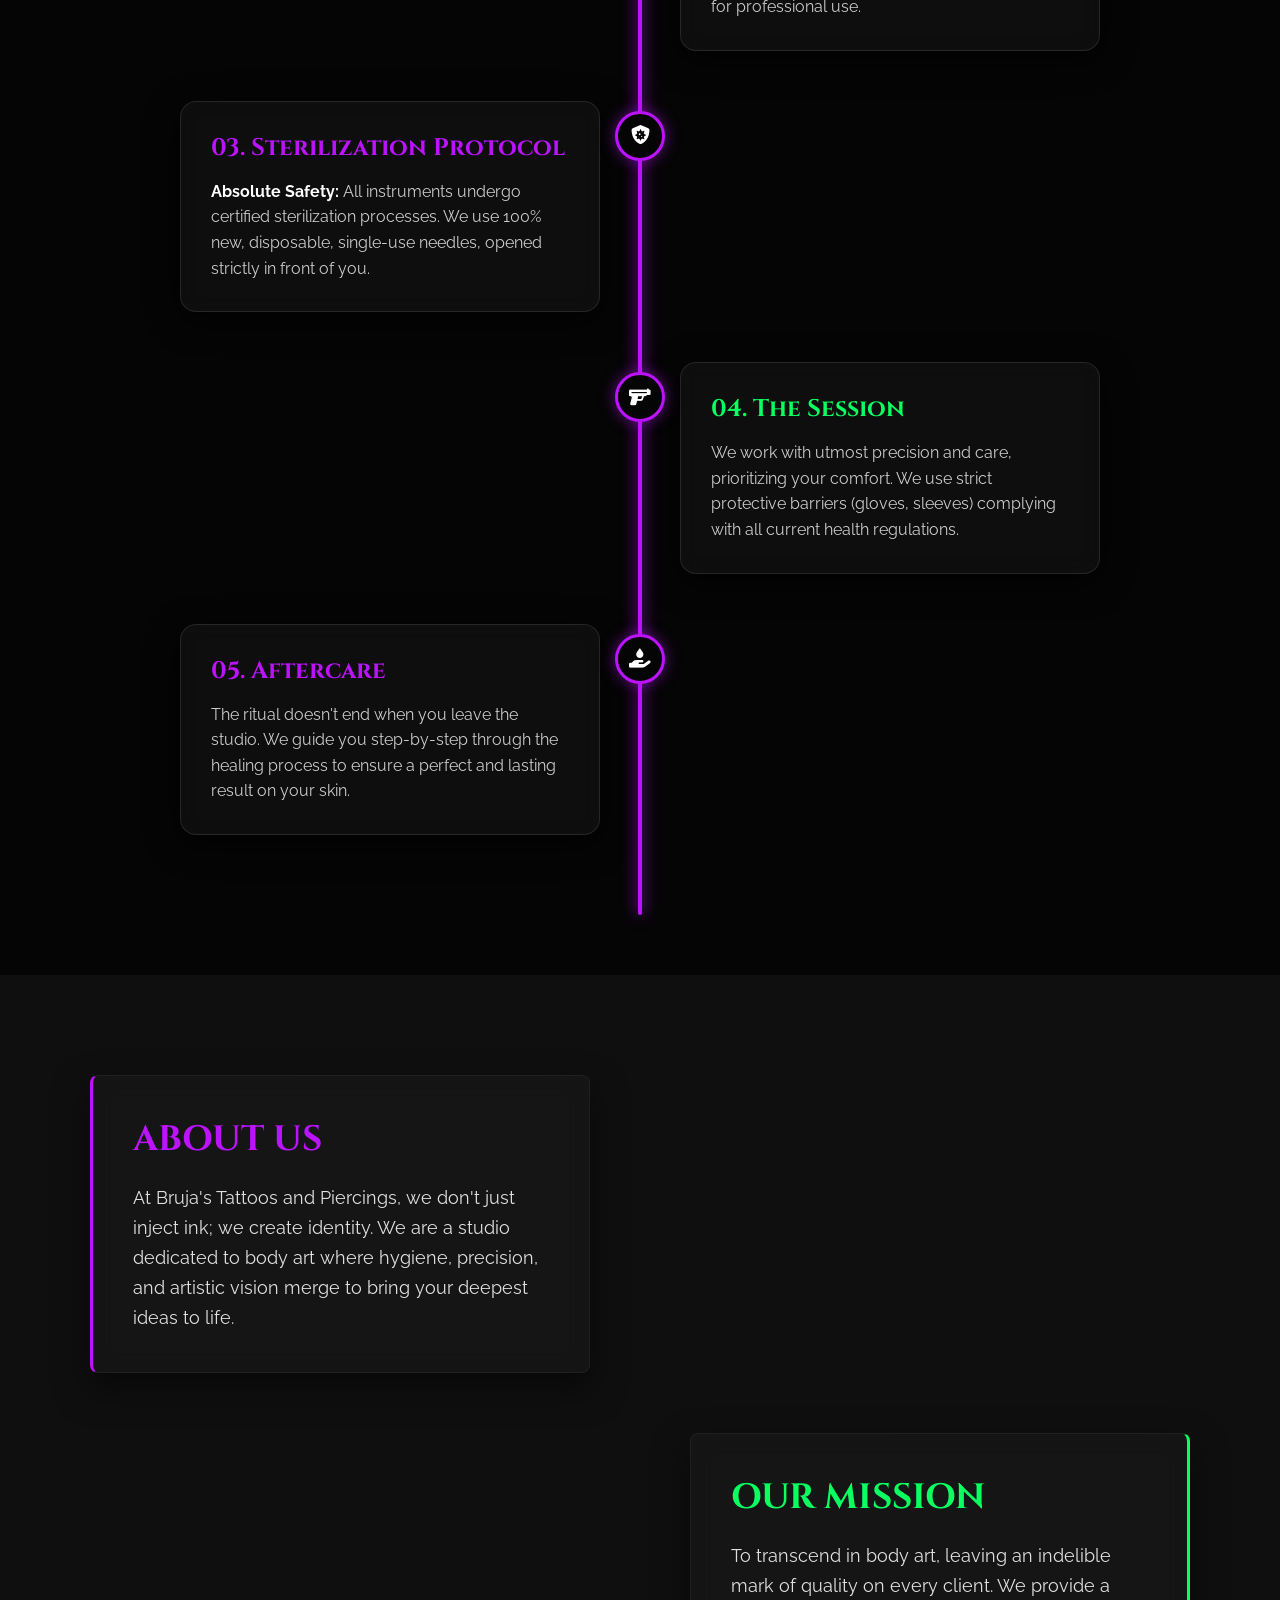
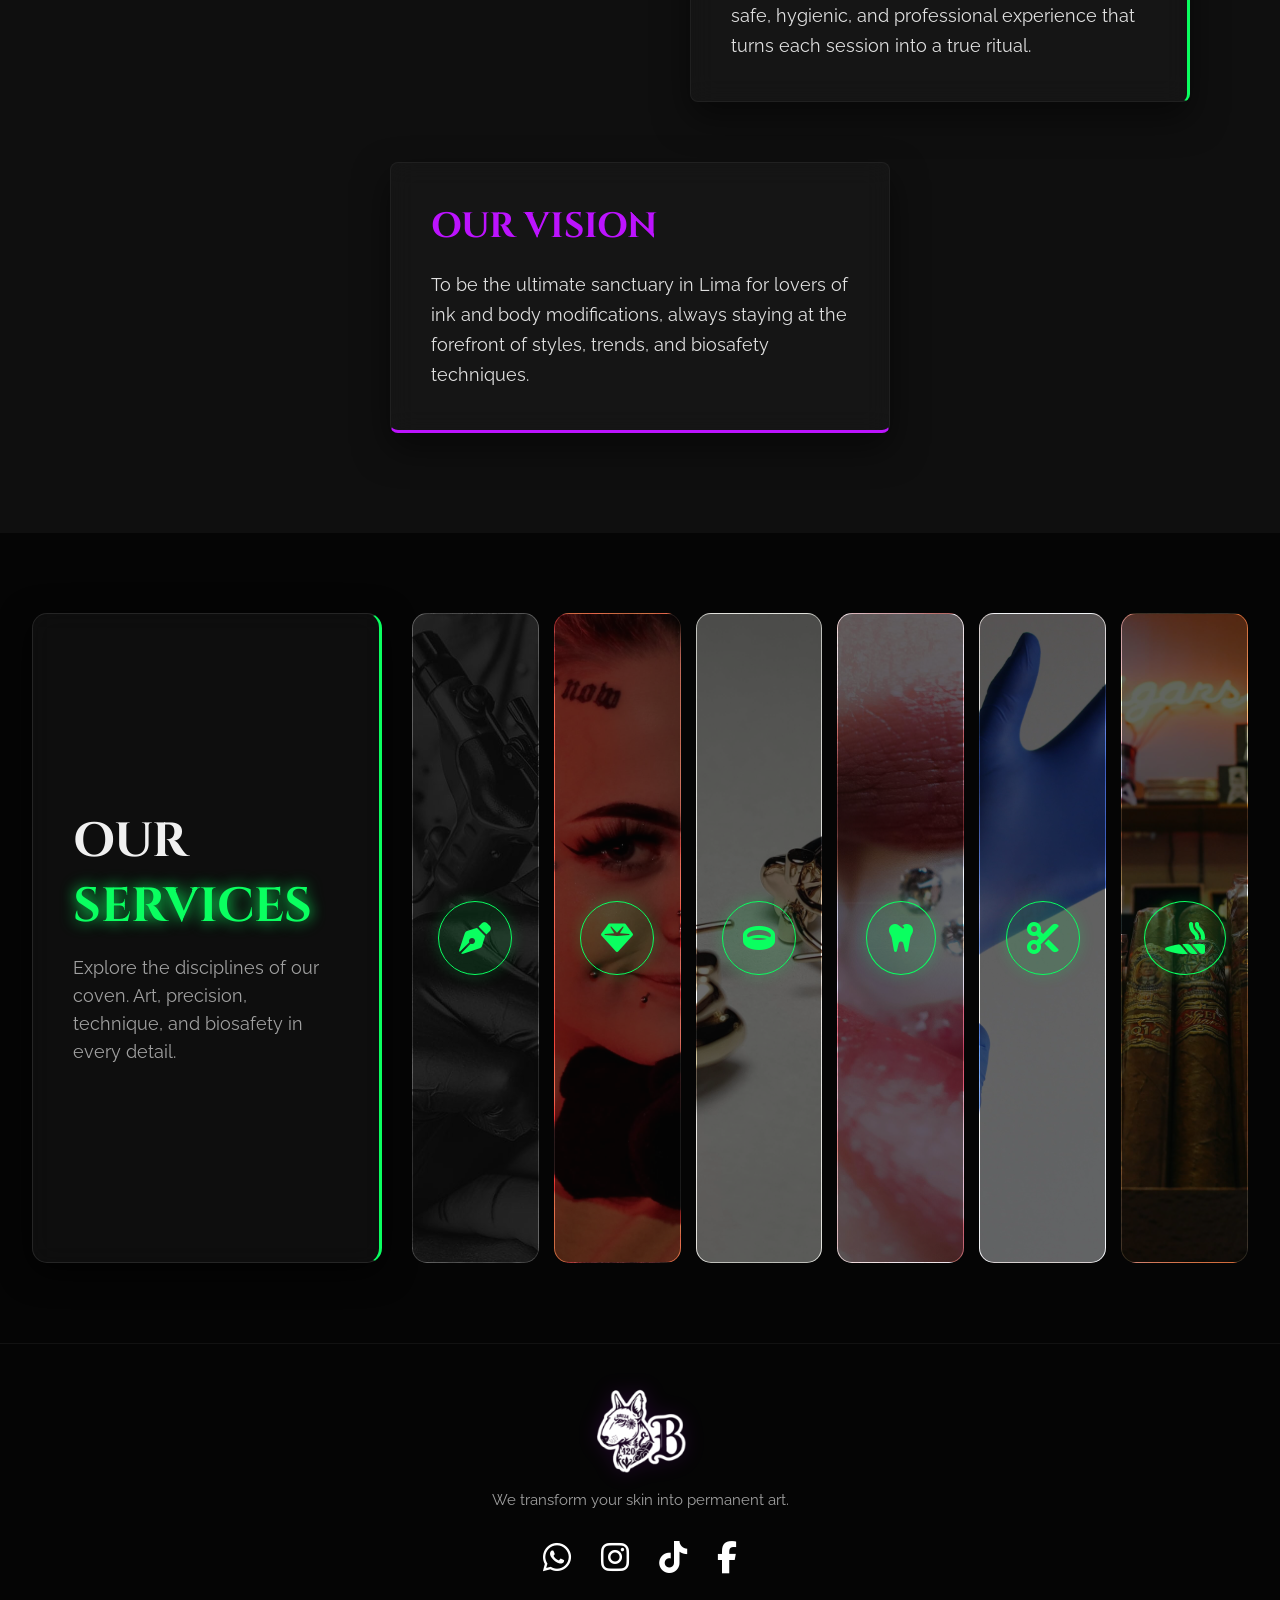
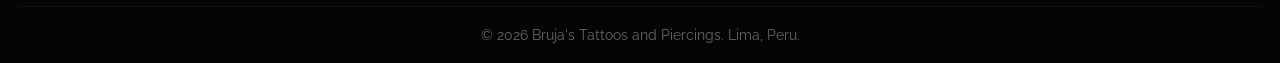
==== commit 0a31f688: "Add files via upload" ====
--- a/index-en.html
+++ b/index-en.html
@@ -36,23 +36,23 @@
     <header class="hero">
         <div class="carousel-background">
             <div class="carousel-track">
-                <div class="carousel-slide"><img src="imagenes/imagen1.jpg" alt="Tattoo 1"></div>
-                <div class="carousel-slide"><img src="imagenes/imagen2.jpg" alt="Tattoo 2"></div>
-                <div class="carousel-slide"><img src="imagenes/imagen3.jpg" alt="Tattoo 3"></div>
-                <div class="carousel-slide"><img src="imagenes/imagen4.jpg" alt="Tattoo 4"></div>
-                <div class="carousel-slide"><img src="imagenes/imagen5.jpg" alt="Tattoo 5"></div>
-                <div class="carousel-slide"><img src="imagenes/imagen6.jpg" alt="Tattoo 6"></div>
-                <div class="carousel-slide"><img src="imagenes/imagen7.jpg" alt="Tattoo 7"></div>
-                <div class="carousel-slide"><img src="imagenes/imagen8.jpg" alt="Tattoo 8"></div>
-
-                <div class="carousel-slide"><img src="imagenes/imagen1.jpg" alt="Tattoo 1"></div>
-                <div class="carousel-slide"><img src="imagenes/imagen2.jpg" alt="Tattoo 2"></div>
-                <div class="carousel-slide"><img src="imagenes/imagen3.jpg" alt="Tattoo 3"></div>
-                <div class="carousel-slide"><img src="imagenes/imagen4.jpg" alt="Tattoo 4"></div>
-                <div class="carousel-slide"><img src="imagenes/imagen5.jpg" alt="Tattoo 5"></div>
-                <div class="carousel-slide"><img src="imagenes/imagen6.jpg" alt="Tattoo 6"></div>
-                <div class="carousel-slide"><img src="imagenes/imagen7.jpg" alt="Tattoo 7"></div>
-                <div class="carousel-slide"><img src="imagenes/imagen8.jpg" alt="Tattoo 8"></div>
+                <div class="carousel-slide"><img src="imagenes/imagen1.jpg" alt="Tattoo 1" loading="lazy"></div>
+                <div class="carousel-slide"><img src="imagenes/imagen2.jpg" alt="Tattoo 2" loading="lazy"></div>
+                <div class="carousel-slide"><img src="imagenes/imagen3.jpg" alt="Tattoo 3" loading="lazy"></div>
+                <div class="carousel-slide"><img src="imagenes/imagen4.jpg" alt="Tattoo 4" loading="lazy"></div>
+                <div class="carousel-slide"><img src="imagenes/imagen5.jpg" alt="Tattoo 5" loading="lazy"></div>
+                <div class="carousel-slide"><img src="imagenes/imagen6.jpg" alt="Tattoo 6" loading="lazy"></div>
+                <div class="carousel-slide"><img src="imagenes/imagen7.jpg" alt="Tattoo 7" loading="lazy"></div>
+                <div class="carousel-slide"><img src="imagenes/imagen8.jpg" alt="Tattoo 8" loading="lazy"></div>
+
+                <div class="carousel-slide"><img src="imagenes/imagen1.jpg" alt="Tattoo 1" loading="lazy"></div>
+                <div class="carousel-slide"><img src="imagenes/imagen2.jpg" alt="Tattoo 2" loading="lazy"></div>
+                <div class="carousel-slide"><img src="imagenes/imagen3.jpg" alt="Tattoo 3" loading="lazy"></div>
+                <div class="carousel-slide"><img src="imagenes/imagen4.jpg" alt="Tattoo 4" loading="lazy"></div>
+                <div class="carousel-slide"><img src="imagenes/imagen5.jpg" alt="Tattoo 5" loading="lazy"></div>
+                <div class="carousel-slide"><img src="imagenes/imagen6.jpg" alt="Tattoo 6" loading="lazy"></div>
+                <div class="carousel-slide"><img src="imagenes/imagen7.jpg" alt="Tattoo 7" loading="lazy"></div>
+                <div class="carousel-slide"><img src="imagenes/imagen8.jpg" alt="Tattoo 8" loading="lazy"></div>
             </div>
         </div>
 
@@ -208,7 +208,7 @@
                 </div>
             </div>
 
-            <div class="accordion-item" style="background-image: url('imagenes/imagen13.jpg');">
+            <div class="accordion-item" style="background-image: url('imagenes/imagen13.jpg' ) ; ">
                 <div class="accordion-overlay"></div>
                 <div class="accordion-icon-box">
                     <i class="fa-solid fa-joint"></i>
